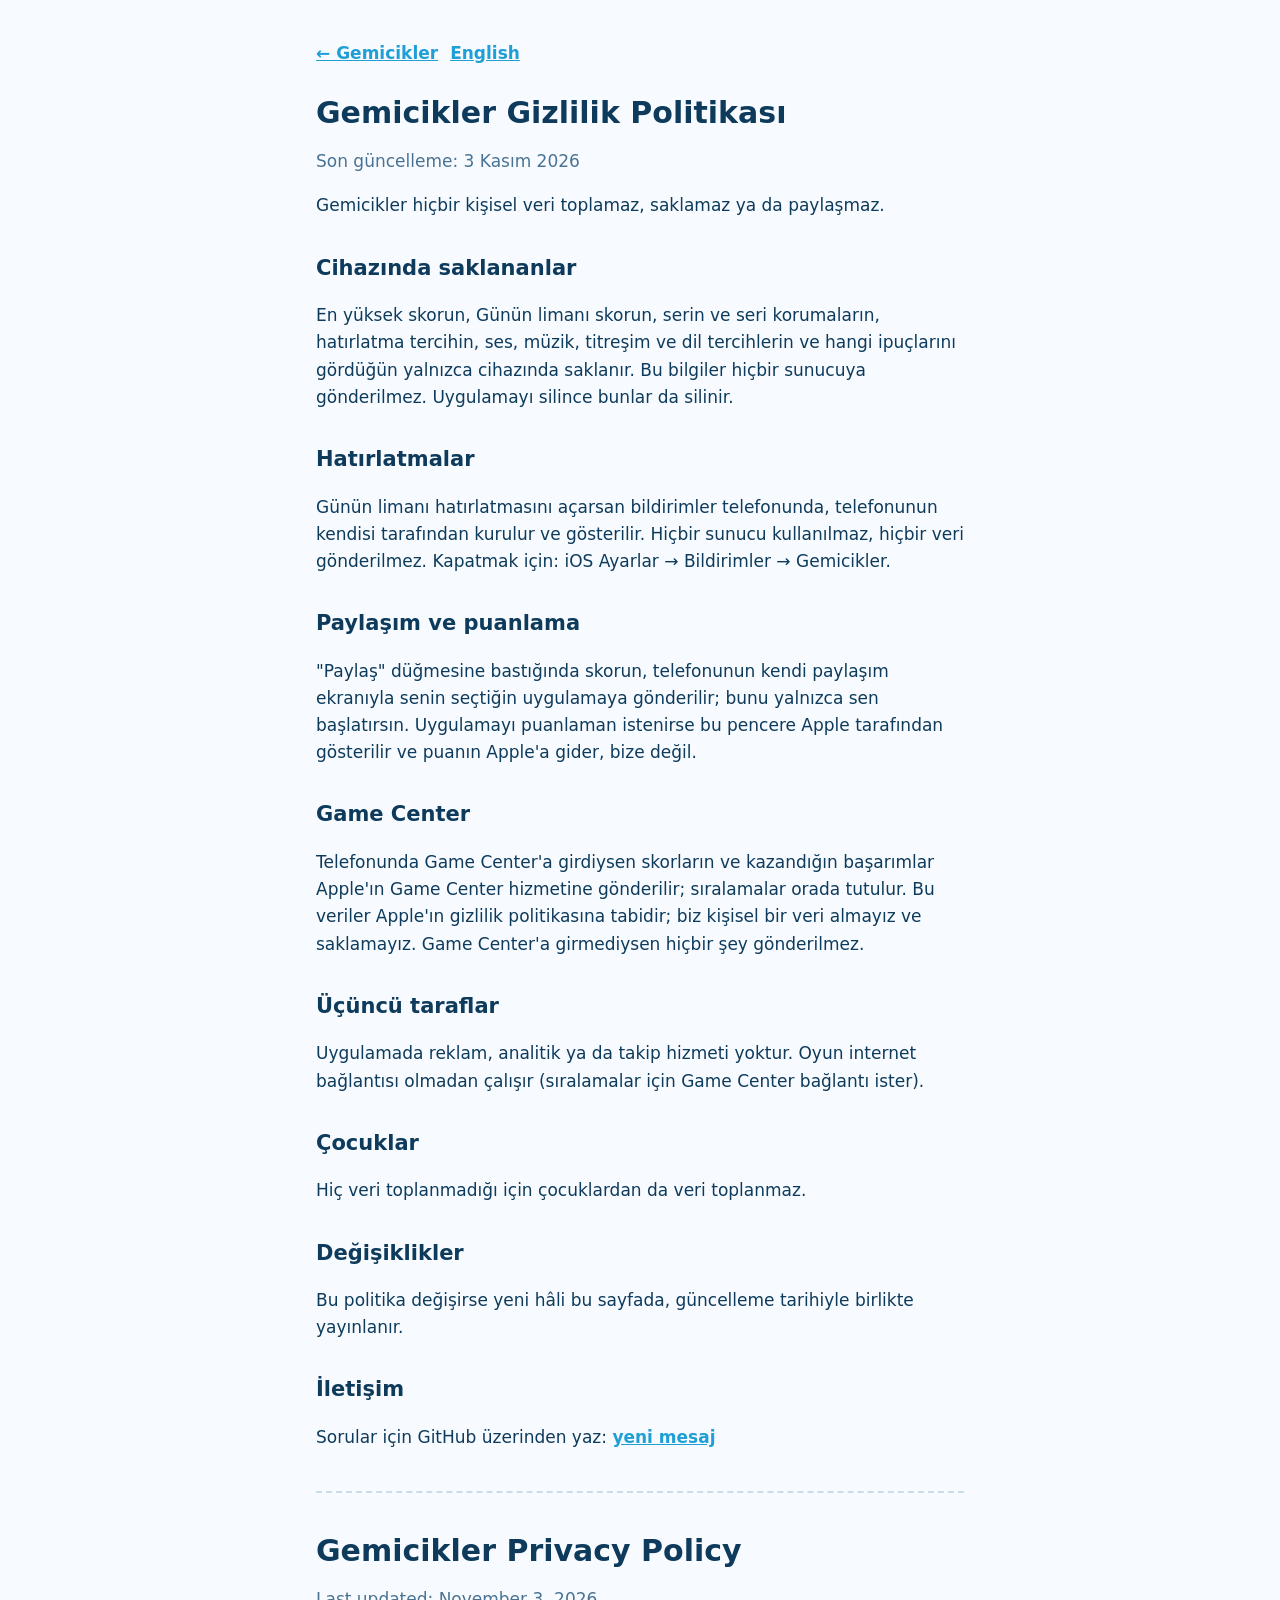
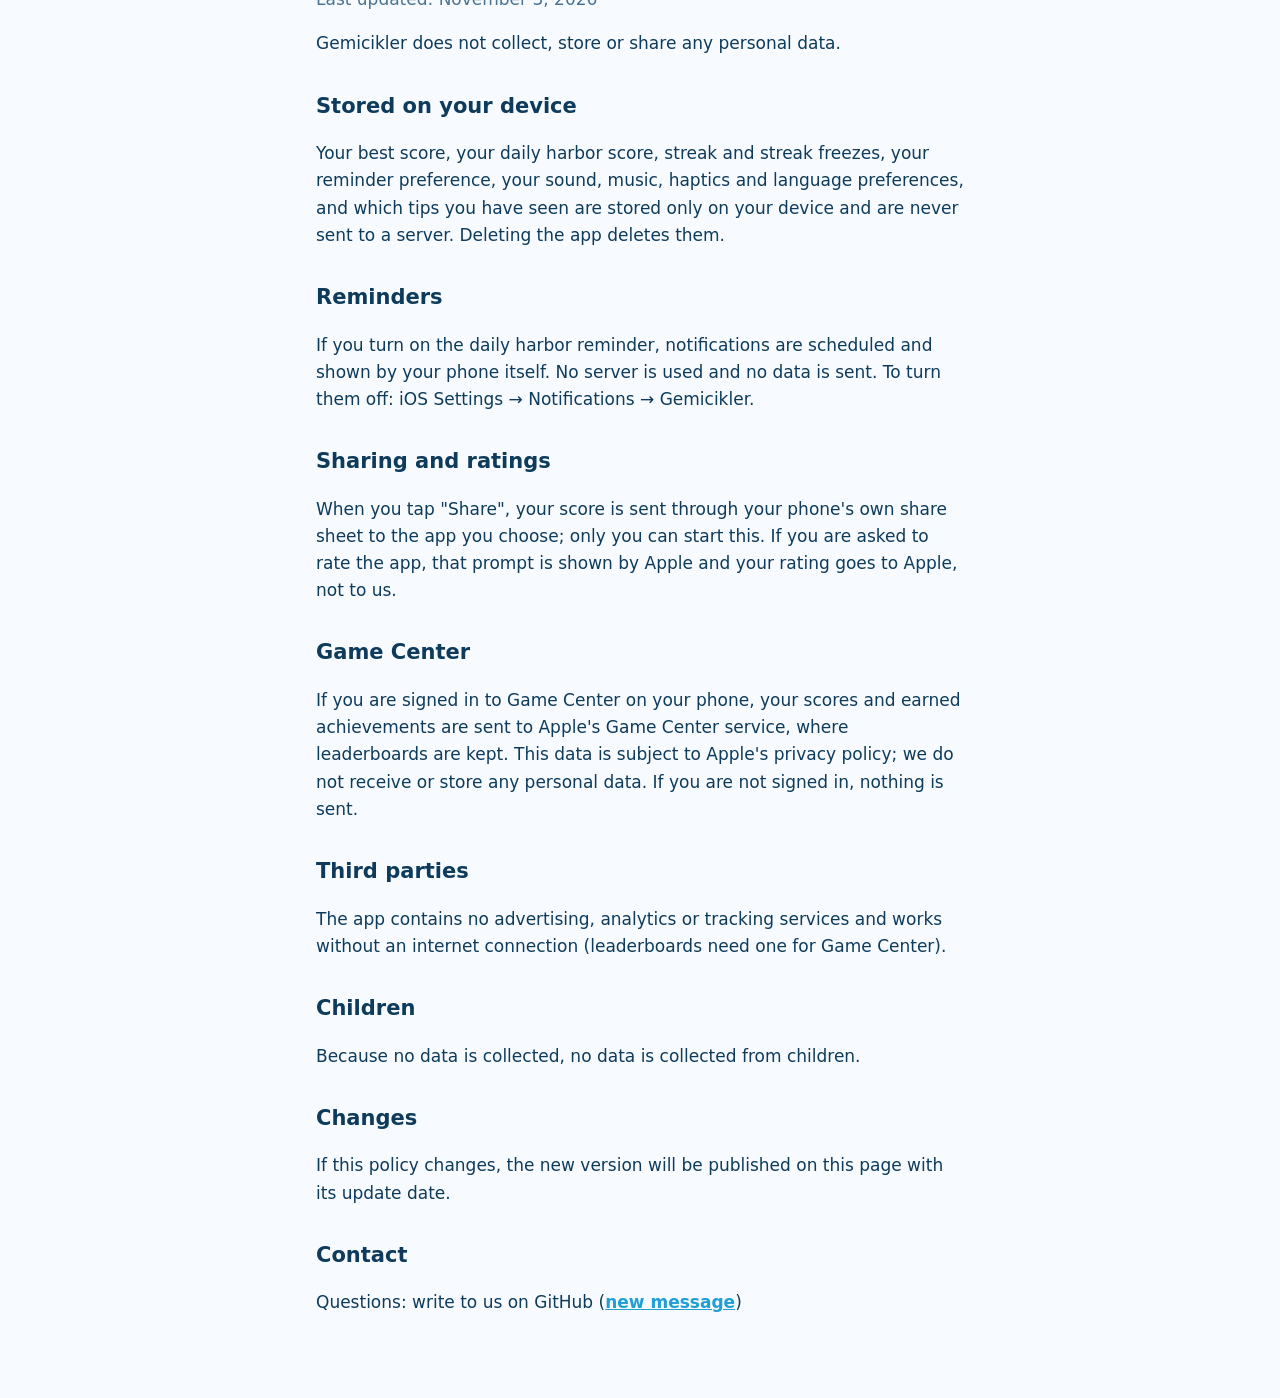
==== privacy.html @ 2681776d "Gemicikler support and privacy pages" ====
<!doctype html>
<html lang="tr">
<head>
<meta charset="utf-8">
<meta name="viewport" content="width=device-width, initial-scale=1">
<title>Gemicikler Gizlilik</title>
<link rel="stylesheet" href="style.css">
</head>
<body>
<main>
  <nav class="lang"><a href="./">← Gemicikler</a><a href="#en">English</a></nav>

  <h1>Gemicikler Gizlilik Politikası</h1>
  <p class="muted">Son güncelleme: 3 Kasım 2026</p>

  <p>Gemicikler hiçbir kişisel veri toplamaz, saklamaz ya da paylaşmaz.</p>

  <h2>Cihazında saklananlar</h2>
  <p>En yüksek skorun, Günün limanı skorun, serin ve seri korumaların, hatırlatma tercihin, ses, müzik, titreşim ve dil tercihlerin ve hangi ipuçlarını gördüğün yalnızca cihazında saklanır. Bu bilgiler hiçbir sunucuya gönderilmez. Uygulamayı silince bunlar da silinir.</p>

  <h2>Hatırlatmalar</h2>
  <p>Günün limanı hatırlatmasını açarsan bildirimler telefonunda, telefonunun kendisi tarafından kurulur ve gösterilir. Hiçbir sunucu kullanılmaz, hiçbir veri gönderilmez. Kapatmak için: iOS Ayarlar → Bildirimler → Gemicikler.</p>

  <h2>Paylaşım ve puanlama</h2>
  <p>"Paylaş" düğmesine bastığında skorun, telefonunun kendi paylaşım ekranıyla senin seçtiğin uygulamaya gönderilir; bunu yalnızca sen başlatırsın. Uygulamayı puanlaman istenirse bu pencere Apple tarafından gösterilir ve puanın Apple'a gider, bize değil.</p>

  <h2>Game Center</h2>
  <p>Telefonunda Game Center'a girdiysen skorların ve kazandığın başarımlar Apple'ın Game Center hizmetine gönderilir; sıralamalar orada tutulur. Bu veriler Apple'ın gizlilik politikasına tabidir; biz kişisel bir veri almayız ve saklamayız. Game Center'a girmediysen hiçbir şey gönderilmez.</p>

  <h2>Üçüncü taraflar</h2>
  <p>Uygulamada reklam, analitik ya da takip hizmeti yoktur. Oyun internet bağlantısı olmadan çalışır (sıralamalar için Game Center bağlantı ister).</p>

  <h2>Çocuklar</h2>
  <p>Hiç veri toplanmadığı için çocuklardan da veri toplanmaz.</p>

  <h2>Değişiklikler</h2>
  <p>Bu politika değişirse yeni hâli bu sayfada, güncelleme tarihiyle birlikte yayınlanır.</p>

  <h2>İletişim</h2>
  <p>Sorular için GitHub üzerinden yaz: <a href="https://github.com/emrerbay/gemicikler-site/issues/new">yeni mesaj</a></p>

  <hr>

  <section id="en" lang="en">
    <h1>Gemicikler Privacy Policy</h1>
    <p class="muted">Last updated: November 3, 2026</p>

    <p>Gemicikler does not collect, store or share any personal data.</p>

    <h2>Stored on your device</h2>
    <p>Your best score, your daily harbor score, streak and streak freezes, your reminder preference, your sound, music, haptics and language preferences, and which tips you have seen are stored only on your device and are never sent to a server. Deleting the app deletes them.</p>

    <h2>Reminders</h2>
    <p>If you turn on the daily harbor reminder, notifications are scheduled and shown by your phone itself. No server is used and no data is sent. To turn them off: iOS Settings → Notifications → Gemicikler.</p>

    <h2>Sharing and ratings</h2>
    <p>When you tap "Share", your score is sent through your phone's own share sheet to the app you choose; only you can start this. If you are asked to rate the app, that prompt is shown by Apple and your rating goes to Apple, not to us.</p>

    <h2>Game Center</h2>
    <p>If you are signed in to Game Center on your phone, your scores and earned achievements are sent to Apple's Game Center service, where leaderboards are kept. This data is subject to Apple's privacy policy; we do not receive or store any personal data. If you are not signed in, nothing is sent.</p>

    <h2>Third parties</h2>
    <p>The app contains no advertising, analytics or tracking services and works without an internet connection (leaderboards need one for Game Center).</p>

    <h2>Children</h2>
    <p>Because no data is collected, no data is collected from children.</p>

    <h2>Changes</h2>
    <p>If this policy changes, the new version will be published on this page with its update date.</p>

    <h2>Contact</h2>
    <p>Questions: write to us on GitHub (<a href="https://github.com/emrerbay/gemicikler-site/issues/new">new message</a>)</p>
  </section>
</main>
</body>
</html>
---- style.css ----
:root { --ink: #0E3B5C; --soft: #4A7393; --bg: #F7FBFF; --sea: #1F9FD6; --signal: #FFC531; --line: #C9DCEA; }
@media (prefers-color-scheme: dark) {
  :root { --ink: #EAF4FB; --soft: #9CC0D8; --bg: #0B2235; --line: #24425A; }
}
* { box-sizing: border-box; }
body { margin: 0; background: var(--bg); color: var(--ink); font: 17px/1.6 ui-rounded, system-ui, -apple-system, sans-serif; }
main { max-width: 680px; margin: 0 auto; padding: 40px 16px 64px; }
h1 { font-size: 30px; line-height: 1.2; margin: 0 0 4px; }
h2 { font-size: 21px; margin: 32px 0 6px; }
a { color: var(--sea); font-weight: 600; }
.muted { color: var(--soft); }
.lang { display: flex; gap: 12px; margin-bottom: 28px; }
.tag { display: inline-block; background: var(--signal); color: #0E3B5C; font-weight: 800; border: 2.5px solid #0E3B5C; border-radius: 10px; padding: 2px 10px; box-shadow: 0 3px 0 #0E3B5C; }
hr { border: 0; border-top: 2px dashed var(--line); margin: 40px 0; }
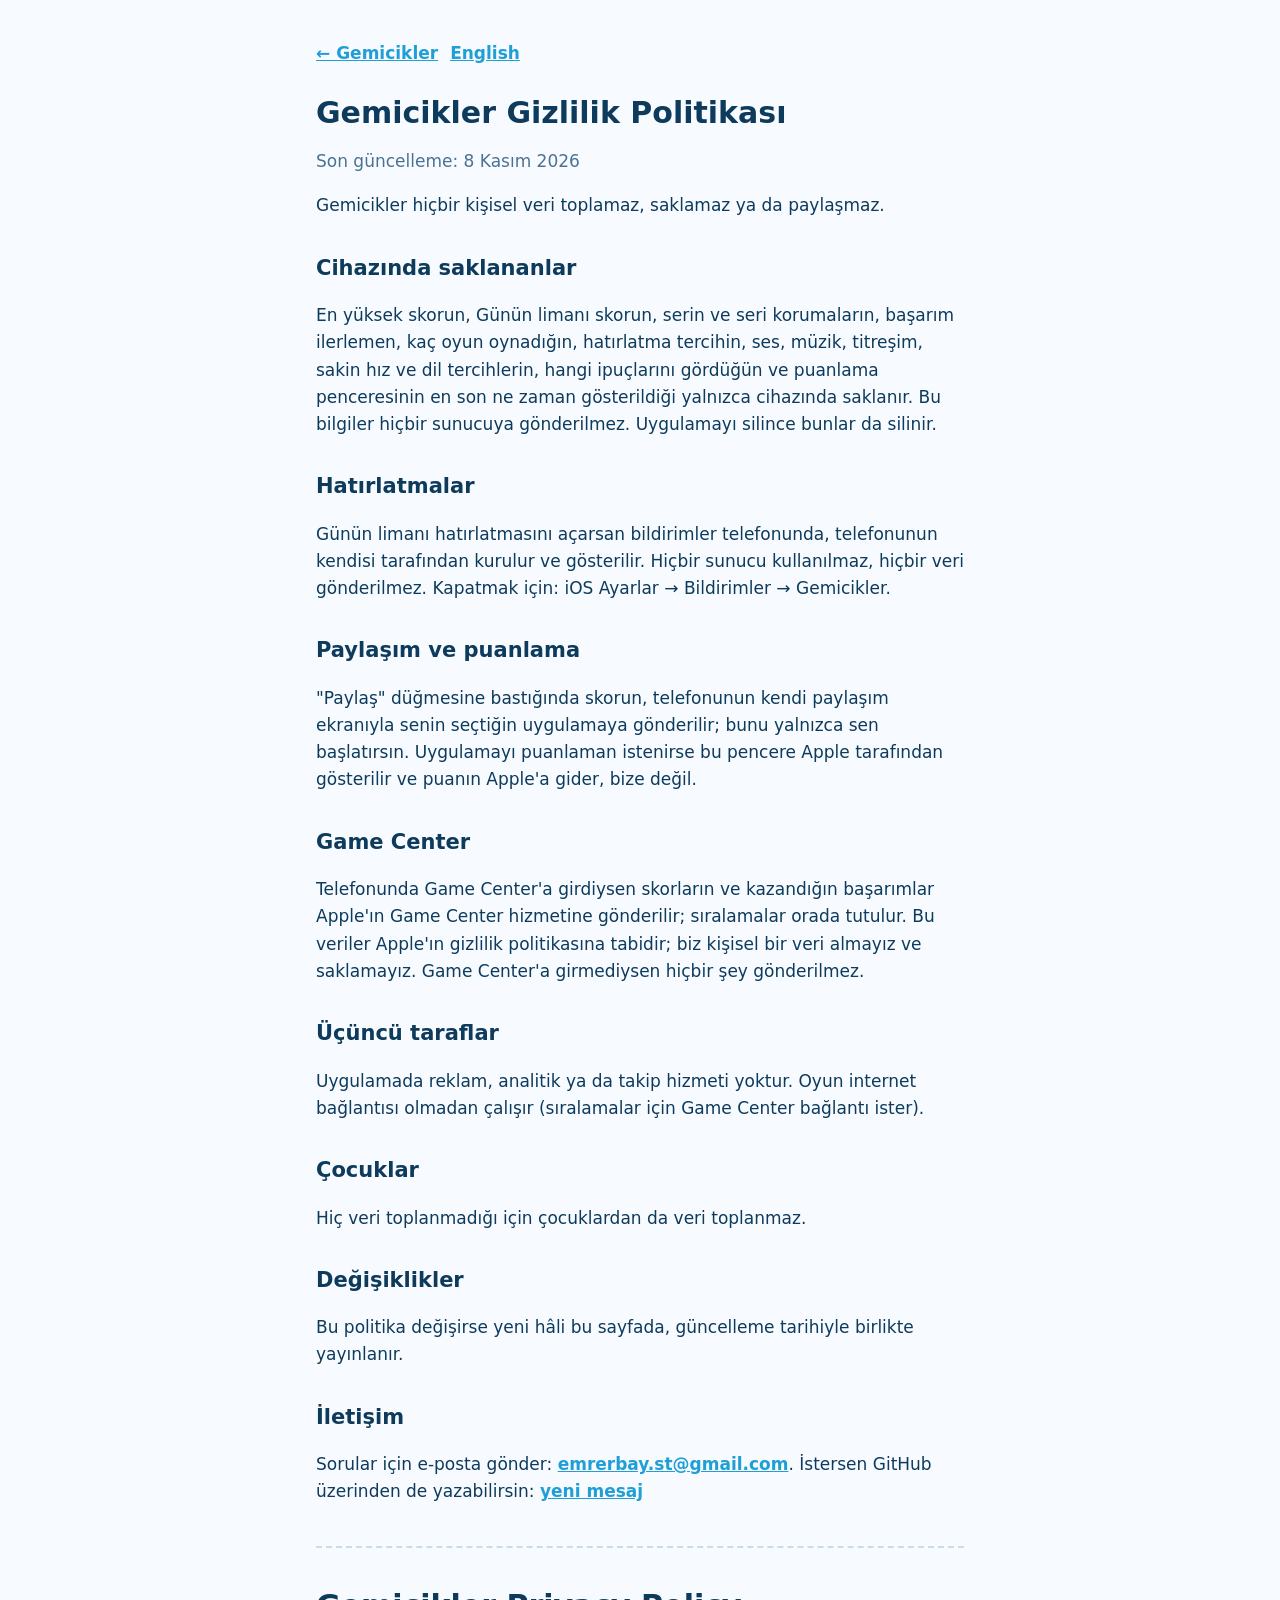
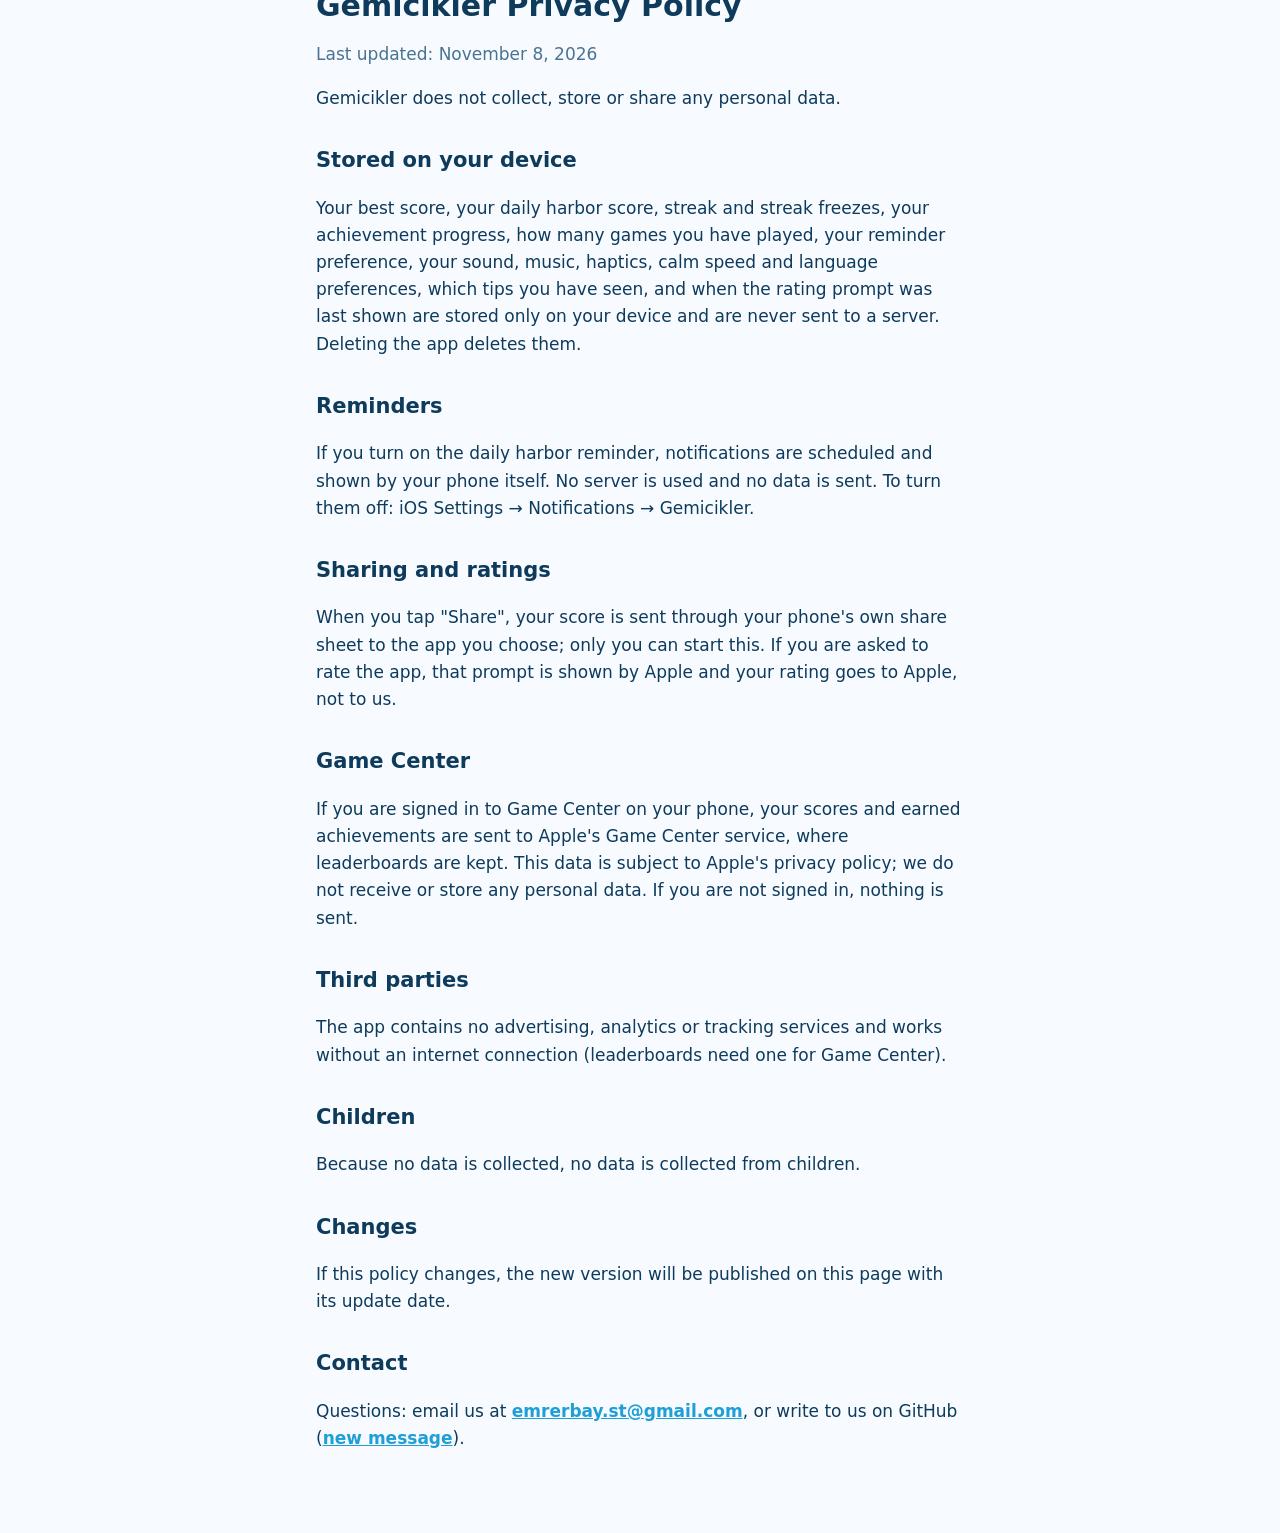
==== commit a5683964: "Add contact email to support and privacy pages; list all on-device data Co-Authored-By: Claude Opus " ====
--- a/privacy.html
+++ b/privacy.html
@@ -11,12 +11,12 @@
   <nav class="lang"><a href="./">← Gemicikler</a><a href="#en">English</a></nav>
 
   <h1>Gemicikler Gizlilik Politikası</h1>
-  <p class="muted">Son güncelleme: 3 Kasım 2026</p>
+  <p class="muted">Son güncelleme: 8 Kasım 2026</p>
 
   <p>Gemicikler hiçbir kişisel veri toplamaz, saklamaz ya da paylaşmaz.</p>
 
   <h2>Cihazında saklananlar</h2>
-  <p>En yüksek skorun, Günün limanı skorun, serin ve seri korumaların, hatırlatma tercihin, ses, müzik, titreşim ve dil tercihlerin ve hangi ipuçlarını gördüğün yalnızca cihazında saklanır. Bu bilgiler hiçbir sunucuya gönderilmez. Uygulamayı silince bunlar da silinir.</p>
+  <p>En yüksek skorun, Günün limanı skorun, serin ve seri korumaların, başarım ilerlemen, kaç oyun oynadığın, hatırlatma tercihin, ses, müzik, titreşim, sakin hız ve dil tercihlerin, hangi ipuçlarını gördüğün ve puanlama penceresinin en son ne zaman gösterildiği yalnızca cihazında saklanır. Bu bilgiler hiçbir sunucuya gönderilmez. Uygulamayı silince bunlar da silinir.</p>
 
   <h2>Hatırlatmalar</h2>
   <p>Günün limanı hatırlatmasını açarsan bildirimler telefonunda, telefonunun kendisi tarafından kurulur ve gösterilir. Hiçbir sunucu kullanılmaz, hiçbir veri gönderilmez. Kapatmak için: iOS Ayarlar → Bildirimler → Gemicikler.</p>
@@ -37,18 +37,18 @@
   <p>Bu politika değişirse yeni hâli bu sayfada, güncelleme tarihiyle birlikte yayınlanır.</p>
 
   <h2>İletişim</h2>
-  <p>Sorular için GitHub üzerinden yaz: <a href="https://github.com/emrerbay/gemicikler-site/issues/new">yeni mesaj</a></p>
+  <p>Sorular için e-posta gönder: <a href="mailto:emrerbay.st@gmail.com">emrerbay.st@gmail.com</a>. İstersen GitHub üzerinden de yazabilirsin: <a href="https://github.com/emrerbay/gemicikler-site/issues/new">yeni mesaj</a></p>
 
   <hr>
 
   <section id="en" lang="en">
     <h1>Gemicikler Privacy Policy</h1>
-    <p class="muted">Last updated: November 3, 2026</p>
+    <p class="muted">Last updated: November 8, 2026</p>
 
     <p>Gemicikler does not collect, store or share any personal data.</p>
 
     <h2>Stored on your device</h2>
-    <p>Your best score, your daily harbor score, streak and streak freezes, your reminder preference, your sound, music, haptics and language preferences, and which tips you have seen are stored only on your device and are never sent to a server. Deleting the app deletes them.</p>
+    <p>Your best score, your daily harbor score, streak and streak freezes, your achievement progress, how many games you have played, your reminder preference, your sound, music, haptics, calm speed and language preferences, which tips you have seen, and when the rating prompt was last shown are stored only on your device and are never sent to a server. Deleting the app deletes them.</p>
 
     <h2>Reminders</h2>
     <p>If you turn on the daily harbor reminder, notifications are scheduled and shown by your phone itself. No server is used and no data is sent. To turn them off: iOS Settings → Notifications → Gemicikler.</p>
@@ -69,7 +69,7 @@
     <p>If this policy changes, the new version will be published on this page with its update date.</p>
 
     <h2>Contact</h2>
-    <p>Questions: write to us on GitHub (<a href="https://github.com/emrerbay/gemicikler-site/issues/new">new message</a>)</p>
+    <p>Questions: email us at <a href="mailto:emrerbay.st@gmail.com">emrerbay.st@gmail.com</a>, or write to us on GitHub (<a href="https://github.com/emrerbay/gemicikler-site/issues/new">new message</a>).</p>
   </section>
 </main>
 </body>
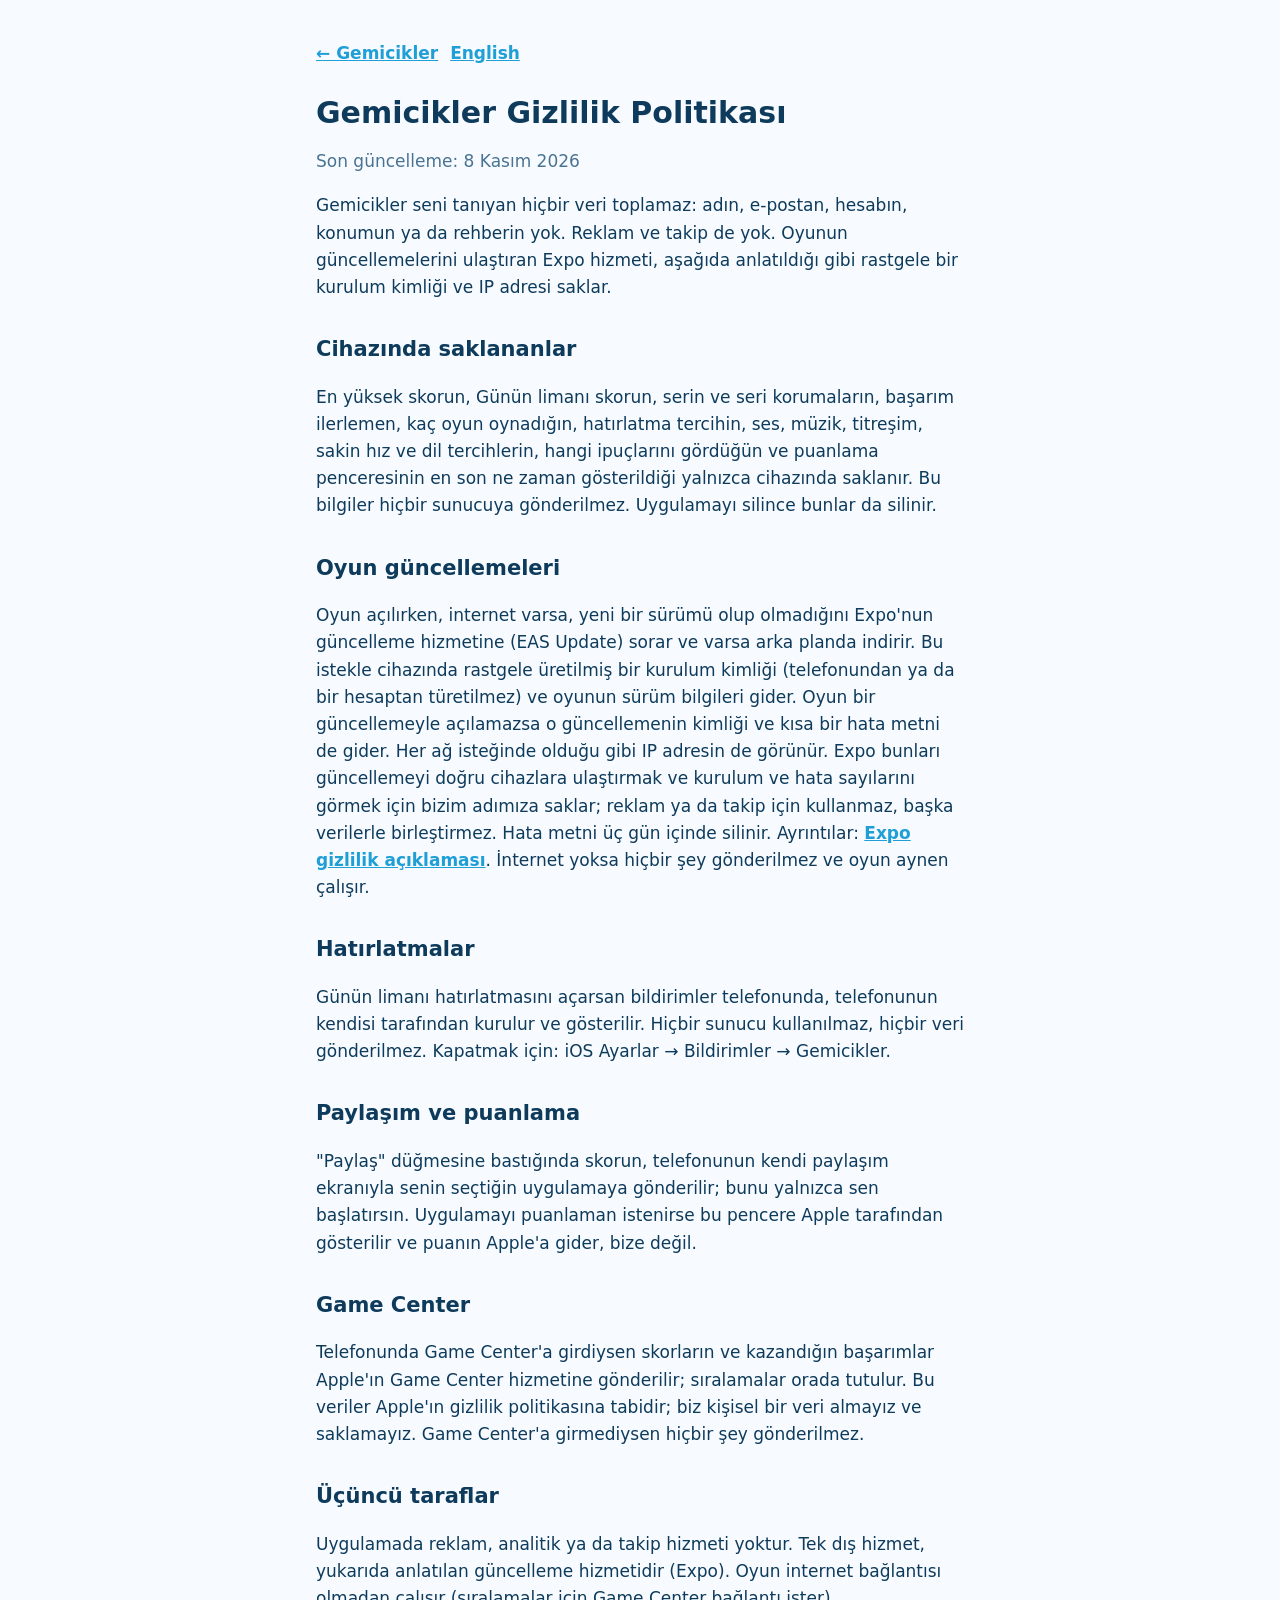
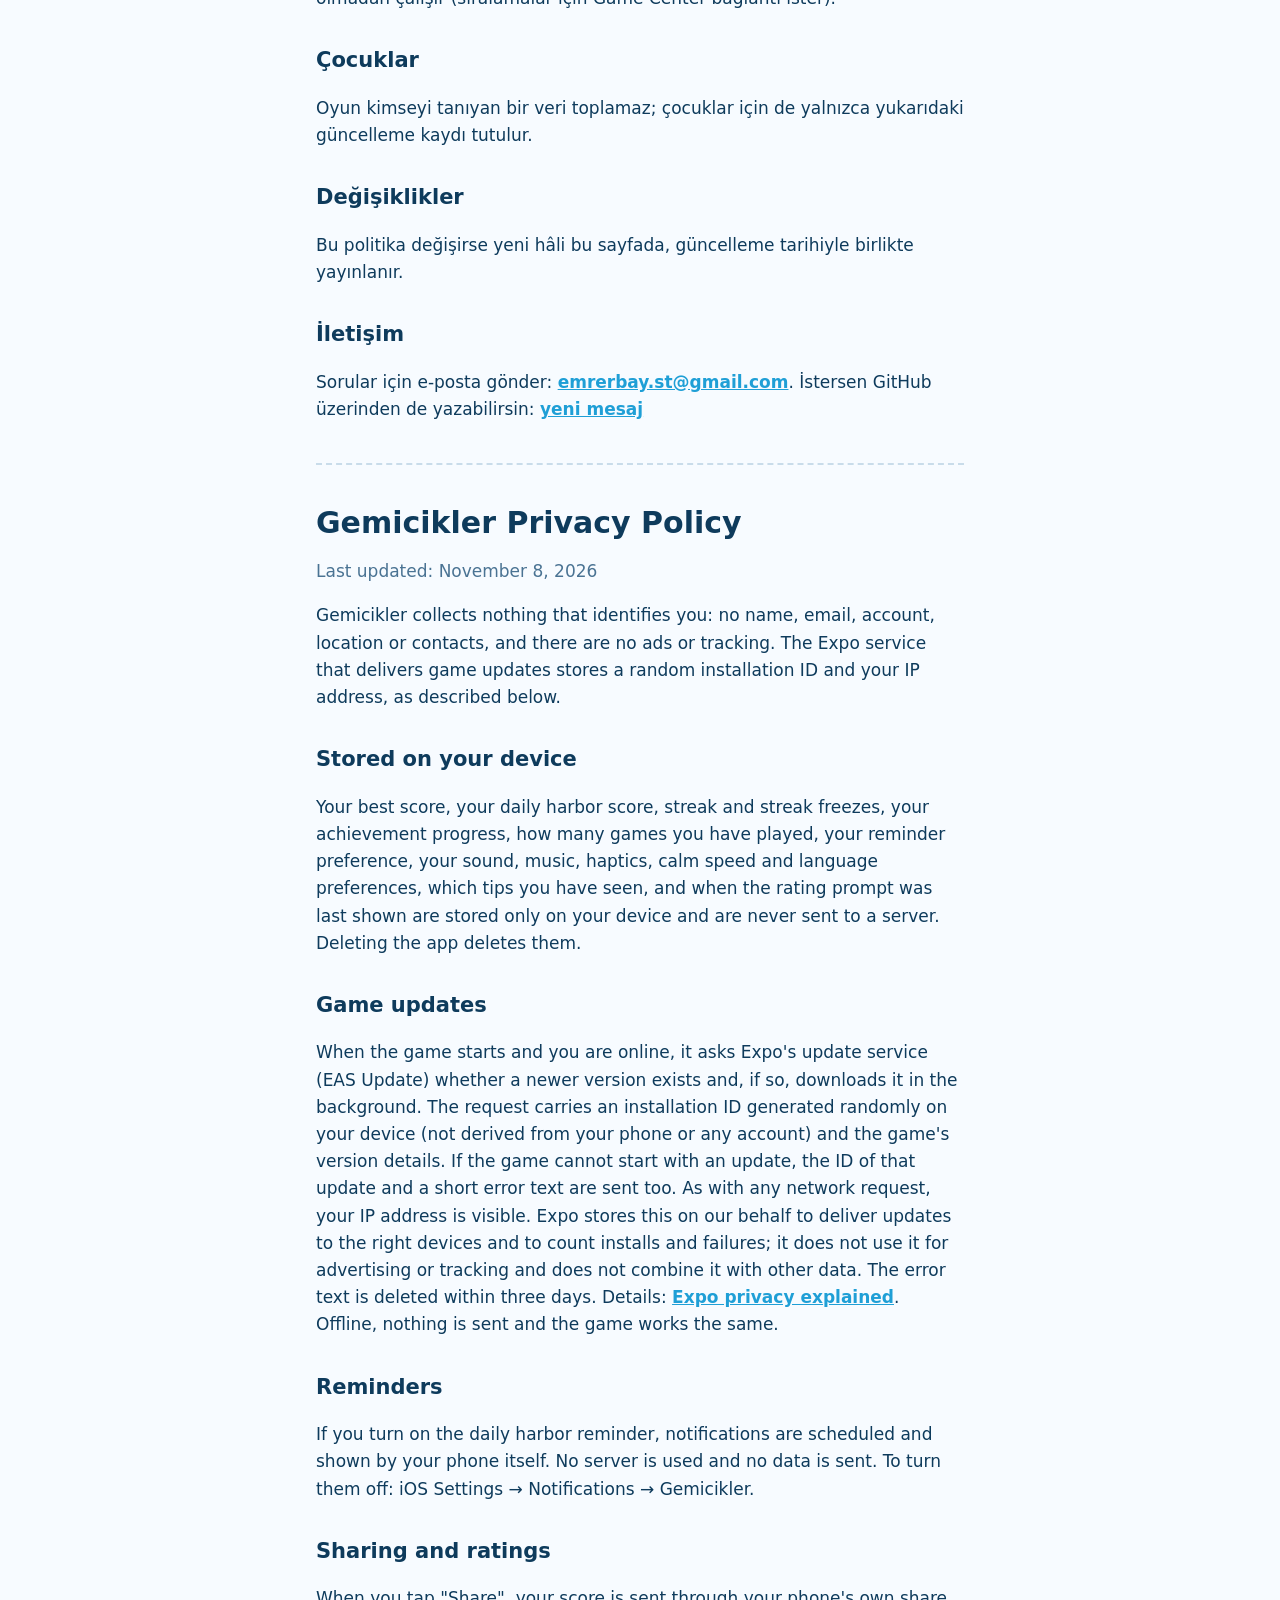
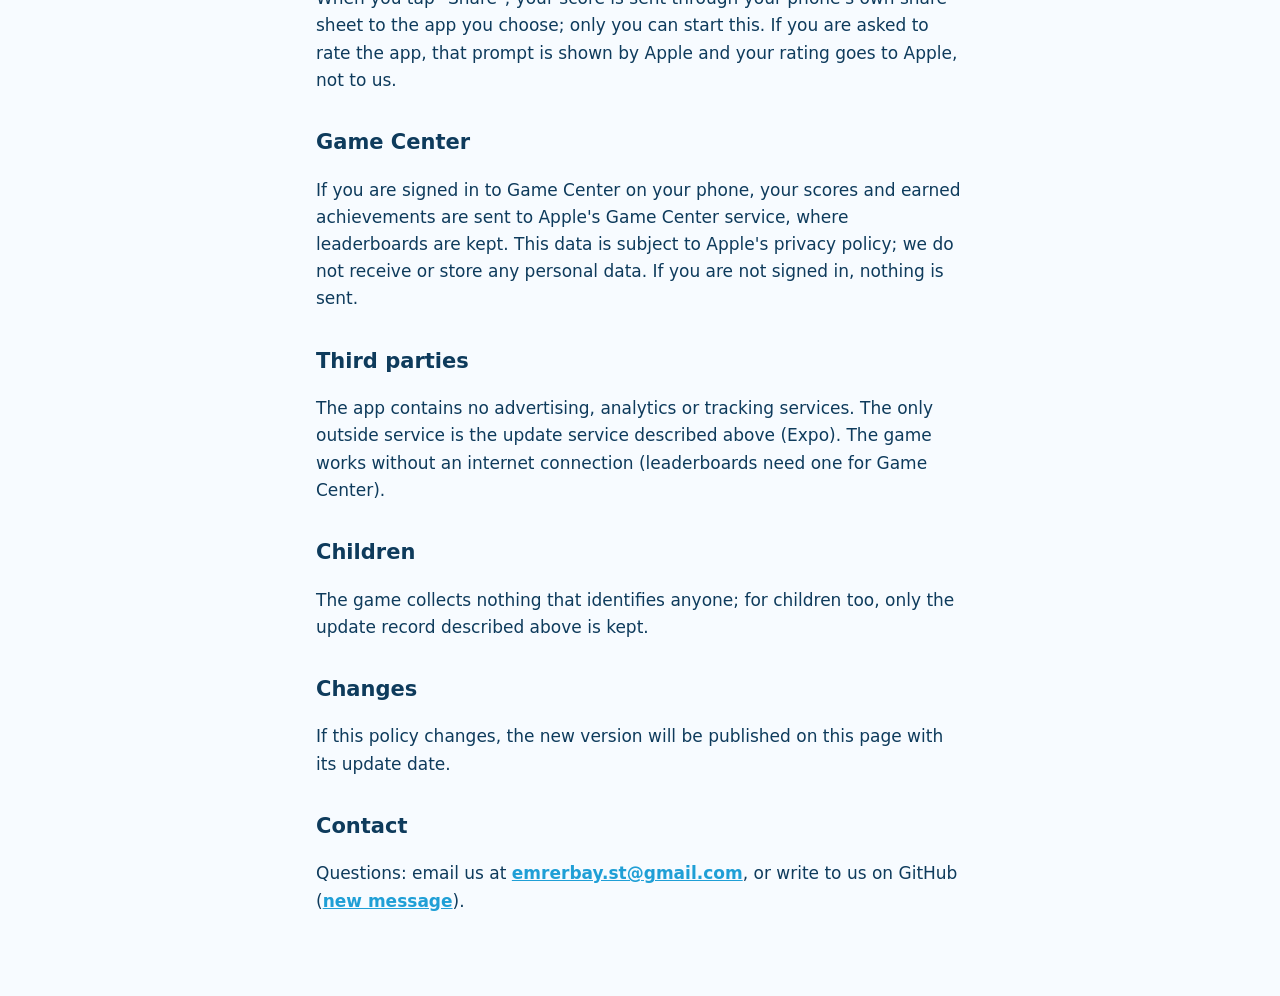
==== commit 02444f27: "Privacy: describe game updates delivered by Expo (EAS Update) Co-Authored-By: Claude Opus 5.5 <norep" ====
--- a/privacy.html
+++ b/privacy.html
@@ -13,10 +13,13 @@
   <h1>Gemicikler Gizlilik Politikası</h1>
   <p class="muted">Son güncelleme: 8 Kasım 2026</p>
 
-  <p>Gemicikler hiçbir kişisel veri toplamaz, saklamaz ya da paylaşmaz.</p>
+  <p>Gemicikler seni tanıyan hiçbir veri toplamaz: adın, e-postan, hesabın, konumun ya da rehberin yok. Reklam ve takip de yok. Oyunun güncellemelerini ulaştıran Expo hizmeti, aşağıda anlatıldığı gibi rastgele bir kurulum kimliği ve IP adresi saklar.</p>
 
   <h2>Cihazında saklananlar</h2>
   <p>En yüksek skorun, Günün limanı skorun, serin ve seri korumaların, başarım ilerlemen, kaç oyun oynadığın, hatırlatma tercihin, ses, müzik, titreşim, sakin hız ve dil tercihlerin, hangi ipuçlarını gördüğün ve puanlama penceresinin en son ne zaman gösterildiği yalnızca cihazında saklanır. Bu bilgiler hiçbir sunucuya gönderilmez. Uygulamayı silince bunlar da silinir.</p>
+
+  <h2>Oyun güncellemeleri</h2>
+  <p>Oyun açılırken, internet varsa, yeni bir sürümü olup olmadığını Expo'nun güncelleme hizmetine (EAS Update) sorar ve varsa arka planda indirir. Bu istekle cihazında rastgele üretilmiş bir kurulum kimliği (telefonundan ya da bir hesaptan türetilmez) ve oyunun sürüm bilgileri gider. Oyun bir güncellemeyle açılamazsa o güncellemenin kimliği ve kısa bir hata metni de gider. Her ağ isteğinde olduğu gibi IP adresin de görünür. Expo bunları güncellemeyi doğru cihazlara ulaştırmak ve kurulum ve hata sayılarını görmek için bizim adımıza saklar; reklam ya da takip için kullanmaz, başka verilerle birleştirmez. Hata metni üç gün içinde silinir. Ayrıntılar: <a href="https://expo.dev/privacy-explained">Expo gizlilik açıklaması</a>. İnternet yoksa hiçbir şey gönderilmez ve oyun aynen çalışır.</p>
 
   <h2>Hatırlatmalar</h2>
   <p>Günün limanı hatırlatmasını açarsan bildirimler telefonunda, telefonunun kendisi tarafından kurulur ve gösterilir. Hiçbir sunucu kullanılmaz, hiçbir veri gönderilmez. Kapatmak için: iOS Ayarlar → Bildirimler → Gemicikler.</p>
@@ -28,10 +31,10 @@
   <p>Telefonunda Game Center'a girdiysen skorların ve kazandığın başarımlar Apple'ın Game Center hizmetine gönderilir; sıralamalar orada tutulur. Bu veriler Apple'ın gizlilik politikasına tabidir; biz kişisel bir veri almayız ve saklamayız. Game Center'a girmediysen hiçbir şey gönderilmez.</p>
 
   <h2>Üçüncü taraflar</h2>
-  <p>Uygulamada reklam, analitik ya da takip hizmeti yoktur. Oyun internet bağlantısı olmadan çalışır (sıralamalar için Game Center bağlantı ister).</p>
+  <p>Uygulamada reklam, analitik ya da takip hizmeti yoktur. Tek dış hizmet, yukarıda anlatılan güncelleme hizmetidir (Expo). Oyun internet bağlantısı olmadan çalışır (sıralamalar için Game Center bağlantı ister).</p>
 
   <h2>Çocuklar</h2>
-  <p>Hiç veri toplanmadığı için çocuklardan da veri toplanmaz.</p>
+  <p>Oyun kimseyi tanıyan bir veri toplamaz; çocuklar için de yalnızca yukarıdaki güncelleme kaydı tutulur.</p>
 
   <h2>Değişiklikler</h2>
   <p>Bu politika değişirse yeni hâli bu sayfada, güncelleme tarihiyle birlikte yayınlanır.</p>
@@ -45,10 +48,13 @@
     <h1>Gemicikler Privacy Policy</h1>
     <p class="muted">Last updated: November 8, 2026</p>
 
-    <p>Gemicikler does not collect, store or share any personal data.</p>
+    <p>Gemicikler collects nothing that identifies you: no name, email, account, location or contacts, and there are no ads or tracking. The Expo service that delivers game updates stores a random installation ID and your IP address, as described below.</p>
 
     <h2>Stored on your device</h2>
     <p>Your best score, your daily harbor score, streak and streak freezes, your achievement progress, how many games you have played, your reminder preference, your sound, music, haptics, calm speed and language preferences, which tips you have seen, and when the rating prompt was last shown are stored only on your device and are never sent to a server. Deleting the app deletes them.</p>
+
+    <h2>Game updates</h2>
+    <p>When the game starts and you are online, it asks Expo's update service (EAS Update) whether a newer version exists and, if so, downloads it in the background. The request carries an installation ID generated randomly on your device (not derived from your phone or any account) and the game's version details. If the game cannot start with an update, the ID of that update and a short error text are sent too. As with any network request, your IP address is visible. Expo stores this on our behalf to deliver updates to the right devices and to count installs and failures; it does not use it for advertising or tracking and does not combine it with other data. The error text is deleted within three days. Details: <a href="https://expo.dev/privacy-explained">Expo privacy explained</a>. Offline, nothing is sent and the game works the same.</p>
 
     <h2>Reminders</h2>
     <p>If you turn on the daily harbor reminder, notifications are scheduled and shown by your phone itself. No server is used and no data is sent. To turn them off: iOS Settings → Notifications → Gemicikler.</p>
@@ -60,10 +66,10 @@
     <p>If you are signed in to Game Center on your phone, your scores and earned achievements are sent to Apple's Game Center service, where leaderboards are kept. This data is subject to Apple's privacy policy; we do not receive or store any personal data. If you are not signed in, nothing is sent.</p>
 
     <h2>Third parties</h2>
-    <p>The app contains no advertising, analytics or tracking services and works without an internet connection (leaderboards need one for Game Center).</p>
+    <p>The app contains no advertising, analytics or tracking services. The only outside service is the update service described above (Expo). The game works without an internet connection (leaderboards need one for Game Center).</p>
 
     <h2>Children</h2>
-    <p>Because no data is collected, no data is collected from children.</p>
+    <p>The game collects nothing that identifies anyone; for children too, only the update record described above is kept.</p>
 
     <h2>Changes</h2>
     <p>If this policy changes, the new version will be published on this page with its update date.</p>
